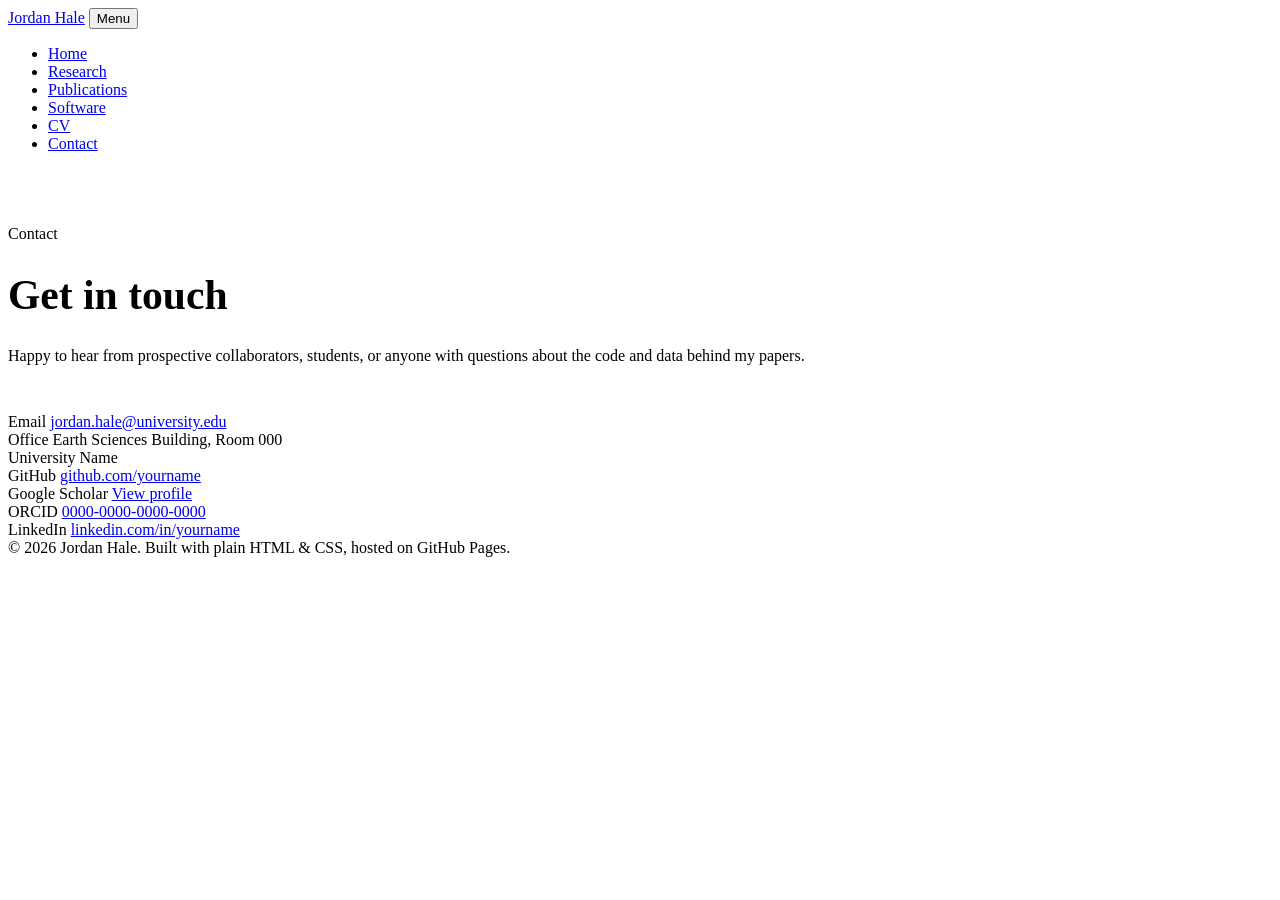
==== contact.html @ ba5da075 "init files" ====
<!DOCTYPE html>
<html lang="en">
<head>
<meta charset="UTF-8">
<meta name="viewport" content="width=device-width, initial-scale=1.0">
<title>Contact — Jordan Hale</title>
<link href="https://fonts.googleapis.com/css2?family=Fraunces:wght@500;600&family=IBM+Plex+Sans:wght@400;500&family=IBM+Plex+Mono:wght@400;500&display=swap" rel="stylesheet">
<link rel="stylesheet" href="assets/style.css">
</head>
<body>

<nav class="site-nav">
  <div class="wrap">
    <a href="index.html" class="brand">Jordan Hale</a>
    <button class="nav-toggle" aria-label="Toggle menu">Menu</button>
    <ul>
      <li><a href="index.html">Home</a></li>
      <li><a href="research.html">Research</a></li>
      <li><a href="publications.html">Publications</a></li>
      <li><a href="software.html">Software</a></li>
      <li><a href="cv.html">CV</a></li>
      <li><a href="contact.html" class="active">Contact</a></li>
    </ul>
  </div>
</nav>

<header class="hero" style="padding-bottom: 1rem;">
  <div class="wrap" style="padding-top: clamp(2.5rem, 6vw, 3.5rem); padding-bottom: 1rem;">
    <span class="eyebrow">Contact</span>
    <h1 style="font-size: clamp(1.8rem, 4vw, 2.6rem);">Get in touch</h1>
    <p class="tagline">Happy to hear from prospective collaborators, students, or anyone with questions about the code and data behind my papers.</p>
  </div>
</header>

<section>
  <div class="wrap">
    <div class="contact-grid">
      <div class="contact-item">
        <span class="eyebrow">Email</span>
        <a href="mailto:jordan.hale@university.edu">jordan.hale@university.edu</a>
      </div>
      <div class="contact-item">
        <span class="eyebrow">Office</span>
        <span>Earth Sciences Building, Room 000<br>University Name</span>
      </div>
      <div class="contact-item">
        <span class="eyebrow">GitHub</span>
        <a href="https://github.com/" target="_blank" rel="noopener">github.com/yourname</a>
      </div>
      <div class="contact-item">
        <span class="eyebrow">Google Scholar</span>
        <a href="https://scholar.google.com" target="_blank" rel="noopener">View profile</a>
      </div>
      <div class="contact-item">
        <span class="eyebrow">ORCID</span>
        <a href="https://orcid.org/" target="_blank" rel="noopener">0000-0000-0000-0000</a>
      </div>
      <div class="contact-item">
        <span class="eyebrow">LinkedIn</span>
        <a href="https://linkedin.com/" target="_blank" rel="noopener">linkedin.com/in/yourname</a>
      </div>
    </div>
  </div>
</section>

<footer>
  <div class="wrap">&copy; 2026 Jordan Hale. Built with plain HTML &amp; CSS, hosted on GitHub Pages.</div>
</footer>

<script src="assets/main.js"></script>
</body>
</html>
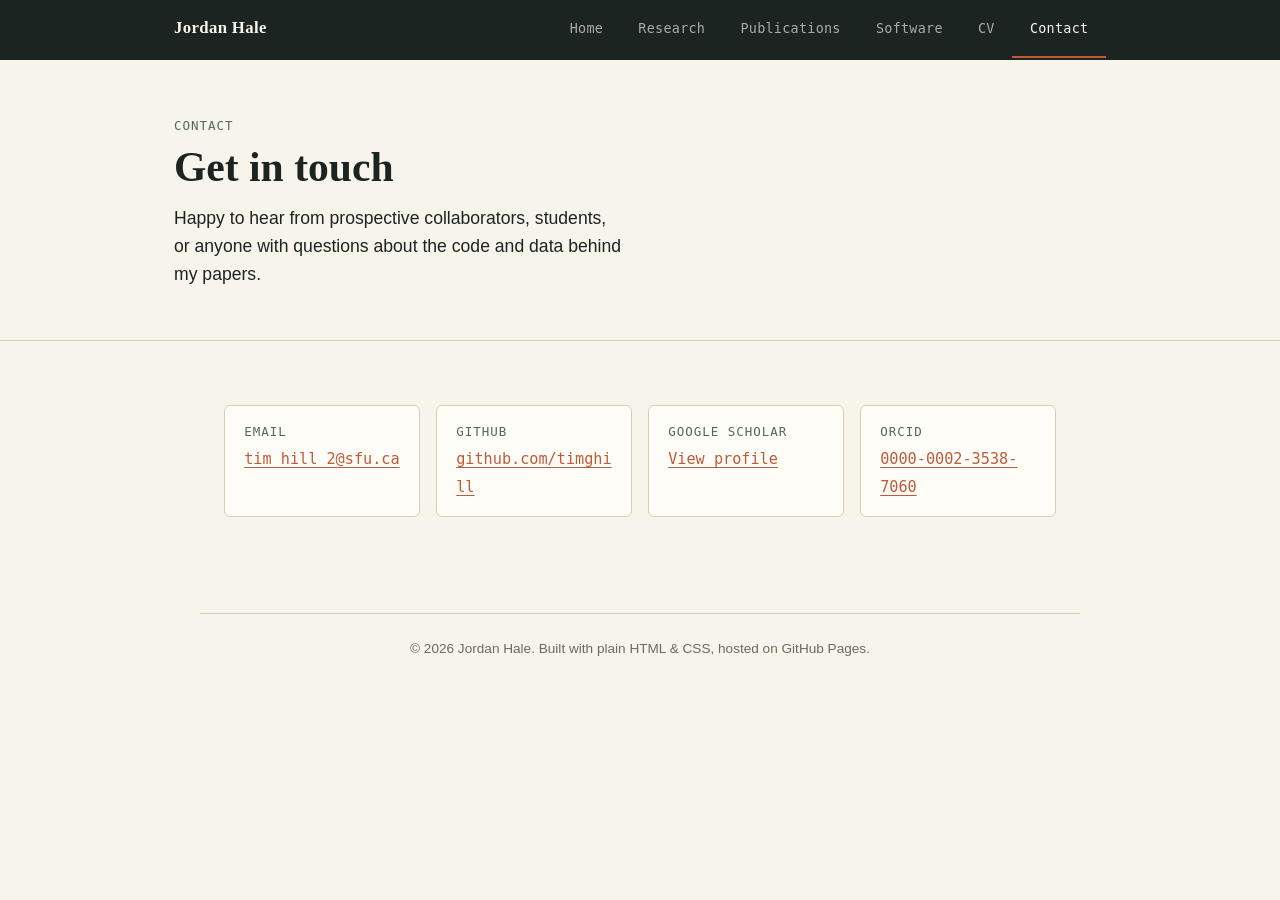
==== commit fc8a73c1: "Fill in the blanks" ====
--- a/contact.html
+++ b/contact.html
@@ -37,27 +37,23 @@
     <div class="contact-grid">
       <div class="contact-item">
         <span class="eyebrow">Email</span>
-        <a href="mailto:jordan.hale@university.edu">jordan.hale@university.edu</a>
+        <a href="mailto:tim_hill_2@sfu.ca">tim_hill_2@sfu.ca</a>
       </div>
-      <div class="contact-item">
+      <!-- <div class="contact-item">
         <span class="eyebrow">Office</span>
         <span>Earth Sciences Building, Room 000<br>University Name</span>
-      </div>
+      </div> -->
       <div class="contact-item">
         <span class="eyebrow">GitHub</span>
-        <a href="https://github.com/" target="_blank" rel="noopener">github.com/yourname</a>
+        <a href="https://github.com/timghill" target="_blank" rel="noopener">github.com/timghill</a>
       </div>
       <div class="contact-item">
         <span class="eyebrow">Google Scholar</span>
-        <a href="https://scholar.google.com" target="_blank" rel="noopener">View profile</a>
+        <a href="https://scholar.google.com/citations?user=vpeGPqoAAAAJ&hl=en" target="_blank" rel="noopener">View profile</a>
       </div>
       <div class="contact-item">
         <span class="eyebrow">ORCID</span>
-        <a href="https://orcid.org/" target="_blank" rel="noopener">0000-0000-0000-0000</a>
-      </div>
-      <div class="contact-item">
-        <span class="eyebrow">LinkedIn</span>
-        <a href="https://linkedin.com/" target="_blank" rel="noopener">linkedin.com/in/yourname</a>
+        <a href="https://orcid.org/0000-0002-3538-7060" target="_blank" rel="noopener">0000-0002-3538-7060</a>
       </div>
     </div>
   </div>
--- a/assets/style.css
+++ b/assets/style.css
@@ -0,0 +1,359 @@
+/* =========================================================
+   DESIGN TOKENS
+   Palette named after the strata it's drawn from:
+   - ink:       deep slate, primary text / dark sections
+   - paper:     warm off-white background, like topo map paper
+   - rust:      terracotta accent, oxidised iron in rock
+   - moss:      muted green, secondary accent
+   - stone:     mid grey, supporting text
+   - sand:      pale warm grey, hairlines & cards
+   ========================================================= */
+:root {
+  --ink:    #1c2422;
+  --paper:  #f7f4ec;
+  --rust:   #bf5b3a;
+  --moss:   #4f6b58;
+  --stone:  #6b6a60;
+  --sand:   #e4ddcc;
+  --line:   #d6cdb8;
+
+  --display: "Fraunces", "Iowan Old Style", Georgia, serif;
+  --body:    "IBM Plex Sans", -apple-system, "Segoe UI", sans-serif;
+  --mono:    "IBM Plex Mono", "SFMono-Regular", Consolas, monospace;
+
+  --max: 880px;
+  --gap: clamp(1.25rem, 2.5vw, 2rem);
+}
+
+@media (prefers-color-scheme: dark) {
+  /* Intentionally not auto-dark: a topo-paper feel reads best light.
+     Left as a hook if you want to add a toggle later. */
+}
+
+* { box-sizing: border-box; }
+
+html { scroll-behavior: smooth; }
+
+body {
+  margin: 0;
+  background: var(--paper);
+  color: var(--ink);
+  font-family: var(--body);
+  font-size: 17px;
+  line-height: 1.6;
+  -webkit-font-smoothing: antialiased;
+}
+
+@media (prefers-reduced-motion: reduce) {
+  html { scroll-behavior: auto; }
+  * { animation-duration: 0.01ms !important; transition-duration: 0.01ms !important; }
+}
+
+a {
+  color: var(--rust);
+  text-decoration-thickness: 1px;
+  text-underline-offset: 3px;
+}
+a:hover { color: var(--ink); }
+a:focus-visible, button:focus-visible {
+  outline: 2px solid var(--rust);
+  outline-offset: 3px;
+}
+
+h1, h2, h3 {
+  font-family: var(--display);
+  font-weight: 600;
+  line-height: 1.15;
+  margin: 0 0 0.5em;
+}
+
+h1 { font-size: clamp(2.1rem, 4.5vw, 3.2rem); }
+h2 { font-size: clamp(1.5rem, 3vw, 2rem); }
+h3 { font-size: 1.15rem; }
+
+p { margin: 0 0 1.1em; }
+
+.eyebrow {
+  font-family: var(--mono);
+  font-size: 0.78rem;
+  letter-spacing: 0.08em;
+  text-transform: uppercase;
+  color: var(--moss);
+  display: block;
+  margin-bottom: 0.6em;
+}
+
+.wrap {
+  max-width: var(--max);
+  margin: 0 auto;
+  padding: 0 1.5rem;
+}
+
+/* ---------- NAV ---------- */
+.site-nav {
+  position: sticky;
+  top: 0;
+  z-index: 20;
+  background: var(--ink);
+  border-bottom: 1px solid var(--ink);
+}
+.site-nav .wrap {
+  max-width: 980px;
+  display: flex;
+  align-items: center;
+  justify-content: space-between;
+  padding-top: 0;
+  padding-bottom: 0;
+}
+.site-nav .brand {
+  font-family: var(--display);
+  font-weight: 600;
+  font-size: 1.05rem;
+  color: var(--paper);
+  text-decoration: none;
+  padding: 0.95rem 0;
+}
+.site-nav ul {
+  list-style: none;
+  display: flex;
+  gap: 0;
+  margin: 0;
+  padding: 0;
+}
+.site-nav a {
+  display: inline-block;
+  color: rgba(247, 244, 236, 0.65);
+  text-decoration: none;
+  font-family: var(--mono);
+  font-size: 0.84rem;
+  letter-spacing: 0.02em;
+  padding: 1.05rem 1.1rem;
+  border-bottom: 2px solid transparent;
+  transition: color 0.15s ease, border-color 0.15s ease, background 0.15s ease;
+}
+.site-nav a:hover {
+  color: var(--paper);
+  background: rgba(247, 244, 236, 0.06);
+}
+.site-nav a.active {
+  color: var(--paper);
+  border-bottom-color: var(--rust);
+}
+
+.nav-toggle { display: none; }
+
+@media (max-width: 640px) {
+  .site-nav ul {
+    display: none;
+    position: absolute;
+    top: 100%;
+    left: 0;
+    right: 0;
+    flex-direction: column;
+    background: var(--ink);
+    border-bottom: 1px solid rgba(247, 244, 236, 0.15);
+    padding: 0.5rem 1.5rem 1rem;
+    gap: 0;
+  }
+  .site-nav ul.open { display: flex; }
+  .site-nav ul a {
+    padding: 0.75rem 0.2rem;
+    border-bottom: 1px solid rgba(247, 244, 236, 0.1);
+    border-left: none;
+  }
+  .site-nav ul a.active { border-bottom-color: rgba(247, 244, 236, 0.1); border-left: 2px solid var(--rust); padding-left: 0.6rem; }
+  .nav-toggle {
+    display: inline-block;
+    background: none;
+    border: 1px solid rgba(247, 244, 236, 0.4);
+    border-radius: 4px;
+    padding: 0.35rem 0.6rem;
+    font-family: var(--mono);
+    font-size: 0.85rem;
+    color: var(--paper);
+    cursor: pointer;
+  }
+}
+
+/* ---------- HERO ---------- */
+.hero {
+  position: relative;
+  overflow: hidden;
+  border-bottom: 1px solid var(--line);
+}
+.hero .wrap {
+  max-width: 980px;
+  padding-top: clamp(2rem, 5vw, 3rem);
+  padding-bottom: clamp(2rem, 5vw, 3rem);
+  position: relative;
+  z-index: 2;
+}
+.hero-contours {
+  position: absolute;
+  top: 0;
+  left: 0;
+  right: 0;
+  height: 70px;
+  z-index: 1;
+  opacity: 0.55;
+  pointer-events: none;
+}
+.hero-grid {
+  display: grid;
+  grid-template-columns: 1.4fr 1fr;
+  gap: var(--gap);
+  align-items: center;
+}
+@media (max-width: 700px) {
+  .hero-grid { grid-template-columns: 1fr; }
+}
+.hero h1 { margin-bottom: 0.3em; }
+.hero .role {
+  font-family: var(--mono);
+  color: var(--stone);
+  font-size: 0.95rem;
+  margin-bottom: 1.4em;
+}
+.hero .tagline {
+  font-size: 1.1rem;
+  max-width: 46ch;
+}
+.hero-photo {
+  width: 100%;
+  aspect-ratio: 1;
+  border-radius: 6px;
+  object-fit: cover;
+  border: 1px solid var(--line);
+  background: var(--sand);
+}
+.hero-links {
+  display: flex;
+  flex-wrap: wrap;
+  gap: 0.7rem;
+  margin-top: 1.2rem;
+}
+.pill {
+  font-family: var(--mono);
+  font-size: 0.82rem;
+  border: 1px solid var(--ink);
+  border-radius: 999px;
+  padding: 0.4rem 0.9rem;
+  text-decoration: none;
+  color: var(--ink);
+  transition: background 0.15s ease, color 0.15s ease;
+}
+.pill:hover { background: var(--ink); color: var(--paper); }
+.pill.accent { background: var(--rust); border-color: var(--rust); color: var(--paper); }
+.pill.accent:hover { background: var(--ink); border-color: var(--ink); }
+
+/* ---------- SECTIONS ---------- */
+section { padding: clamp(2.5rem, 6vw, 4rem) 0; }
+section + section { border-top: 1px solid var(--line); }
+
+.section-head { margin-bottom: 1.8rem; }
+
+.lede {
+  font-size: 1.05rem;
+  color: var(--stone);
+  max-width: 60ch;
+}
+
+/* ---------- RESEARCH THEMES ---------- */
+.theme-list {
+  display: grid;
+  gap: 1.4rem;
+}
+.theme {
+  border: 1px solid var(--line);
+  border-left: 3px solid var(--moss);
+  background: #fffdf8;
+  border-radius: 4px;
+  padding: 1.3rem 1.5rem;
+}
+.theme h3 { color: var(--ink); margin-bottom: 0.35em; }
+.theme p { color: var(--stone); margin-bottom: 0; }
+
+/* ---------- METHODS / TOOLS CHIPS ---------- */
+.chip-row {
+  display: flex;
+  flex-wrap: wrap;
+  gap: 0.5rem;
+  margin-top: 0.5rem;
+}
+.chip {
+  font-family: var(--mono);
+  font-size: 0.8rem;
+  background: var(--sand);
+  border-radius: 4px;
+  padding: 0.3rem 0.65rem;
+  color: var(--ink);
+}
+
+/* ---------- PUBLICATIONS ---------- */
+.pub-list { list-style: none; margin: 0; padding: 0; }
+.pub {
+  display: grid;
+  grid-template-columns: 64px 1fr;
+  gap: 1rem;
+  padding: 1.1rem 0;
+  border-bottom: 1px solid var(--line);
+}
+.pub:first-child { border-top: 1px solid var(--line); }
+.pub .year {
+  font-family: var(--mono);
+  color: var(--moss);
+  font-size: 0.95rem;
+  padding-top: 0.15em;
+}
+.pub .title { font-weight: 600; margin-bottom: 0.2em; }
+.pub .meta { color: var(--stone); font-size: 0.92rem; margin-bottom: 0.4em; }
+.pub .links a { font-family: var(--mono); font-size: 0.82rem; margin-right: 1rem; }
+
+/* ---------- SOFTWARE / CODE ---------- */
+.repo-grid {
+  display: grid;
+  grid-template-columns: repeat(auto-fit, minmax(220px, 1fr));
+  gap: 1.2rem;
+}
+.repo-card {
+  border: 1px solid var(--line);
+  border-radius: 6px;
+  padding: 1.2rem 1.3rem;
+  background: #fffdf8;
+}
+.repo-card h3 { margin-bottom: 0.3em; font-size: 1.05rem; }
+.repo-card .repo-name {
+  font-family: var(--mono);
+  font-size: 0.82rem;
+  color: var(--rust);
+  display: block;
+  margin-bottom: 0.5em;
+}
+.repo-card p { color: var(--stone); font-size: 0.93rem; margin-bottom: 0.7em; }
+
+/* ---------- CONTACT ---------- */
+.contact-grid {
+  display: grid;
+  grid-template-columns: repeat(auto-fit, minmax(180px, 1fr));
+  gap: 1rem;
+}
+.contact-item {
+  border: 1px solid var(--line);
+  border-radius: 6px;
+  padding: 1rem 1.2rem;
+  background: #fffdf8;
+}
+.contact-item .eyebrow { margin-bottom: 0.3em; }
+.contact-item a { font-family: var(--mono); font-size: 0.95rem; word-break: break-word; }
+
+/* ---------- FOOTER ---------- */
+footer {
+  padding: 2rem 0 3rem;
+  text-align: center;
+  color: var(--stone);
+  font-size: 0.85rem;
+}
+footer .wrap { border-top: 1px solid var(--line); padding-top: 1.5rem; }
+
+/* ---------- CV PAGE BUTTON ---------- */
+.cv-actions { margin-top: 1.5rem; }
